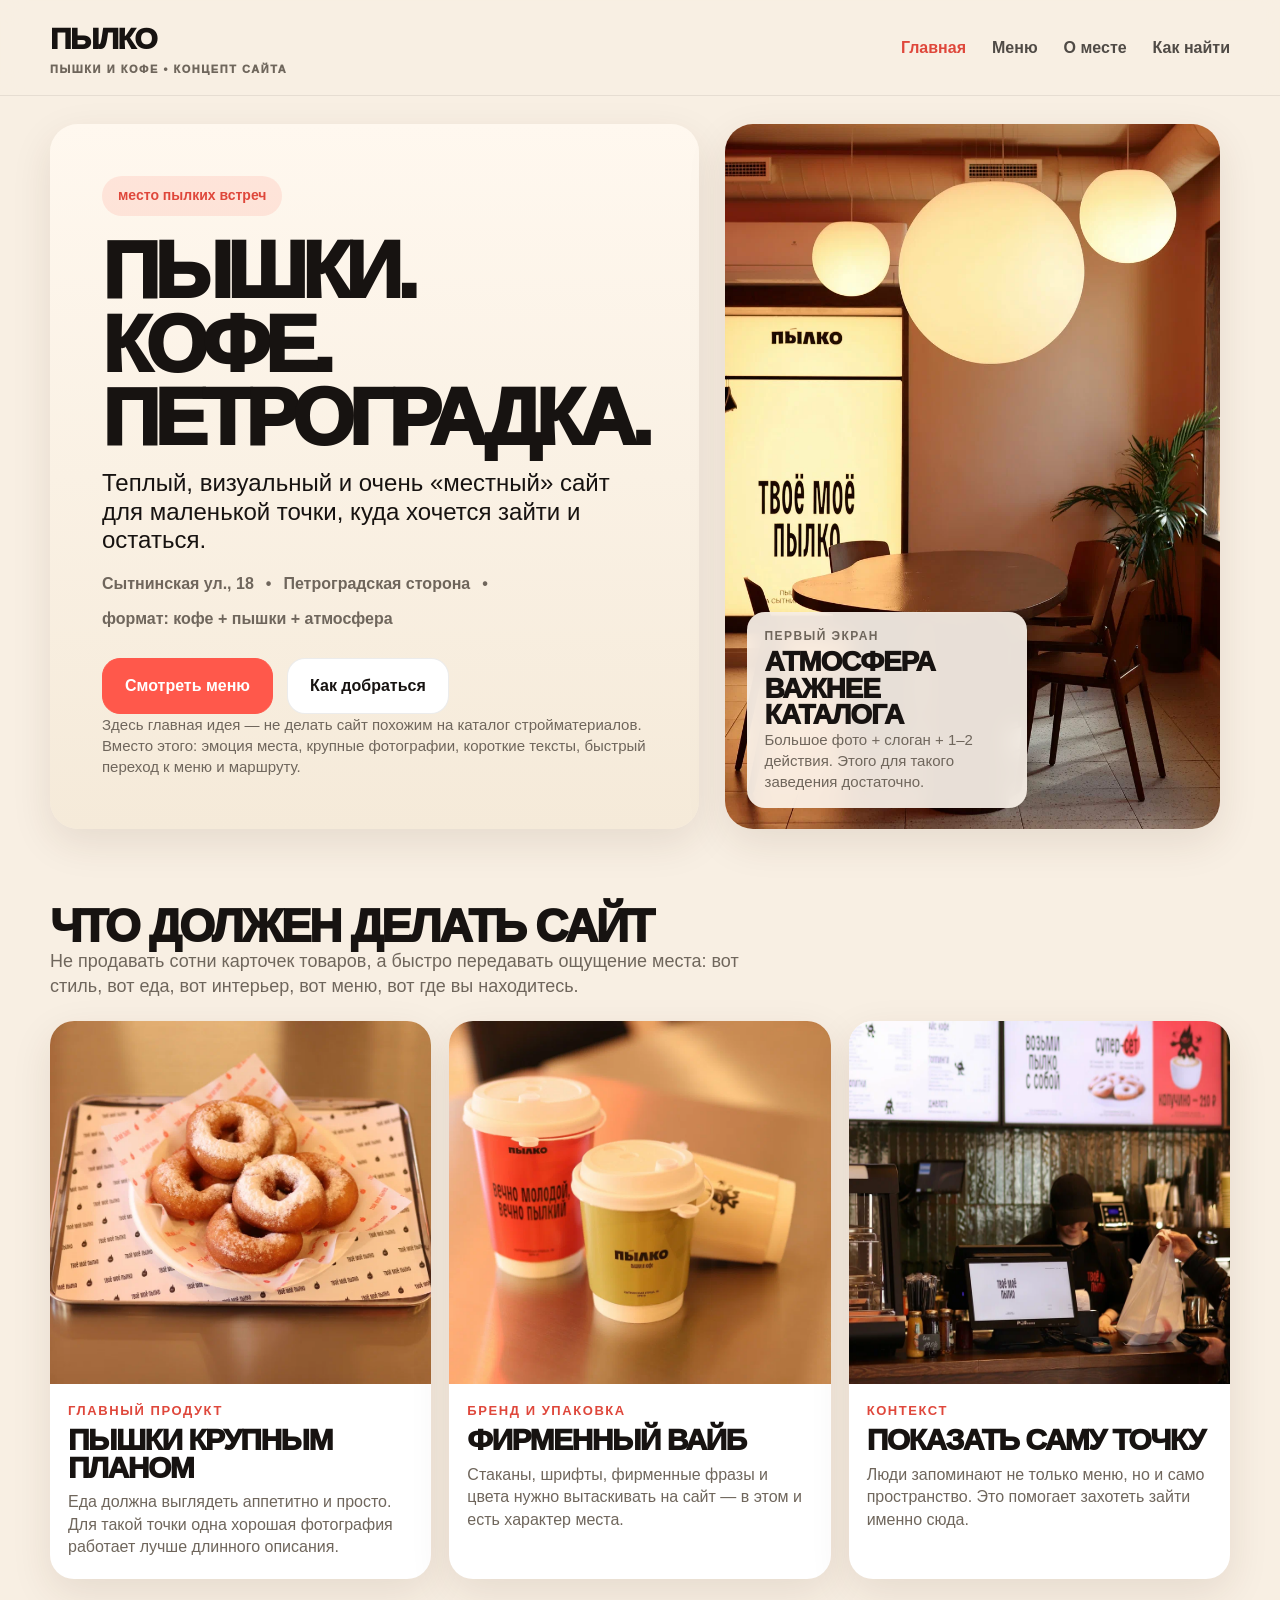
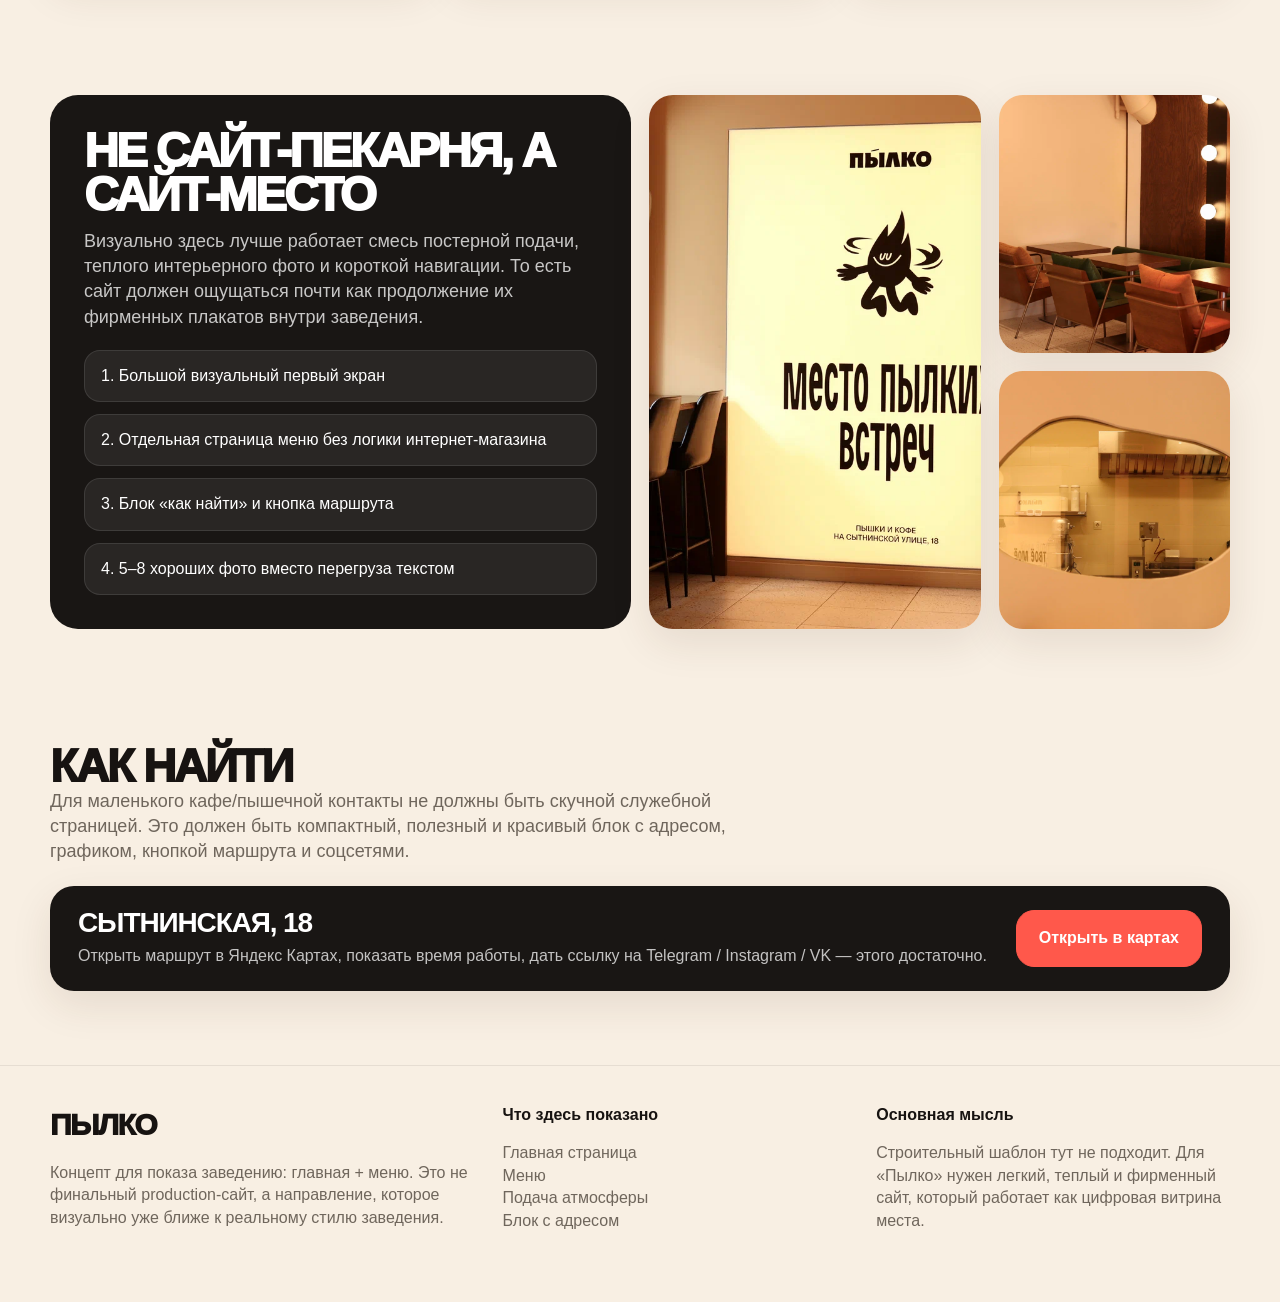
==== index.html @ 5d1442cd "Initial portfolio release" ====
<!doctype html>
<html lang="ru">
<head>
  <meta charset="utf-8">
  <meta name="viewport" content="width=device-width, initial-scale=1">
  <title>Пылко — концепт главной</title>
  <link rel="stylesheet" href="style.css">
</head>
<body>
  <header class="site-header">
    <div class="container nav">
      <a class="brand" href="index.html">Пылко<small>пышки и кофе • концепт сайта</small></a>
      <nav class="nav-links">
        <a class="active" href="index.html">Главная</a>
        <a href="menu.html">Меню</a>
        <a href="#mood">О месте</a>
        <a href="#visit">Как найти</a>
      </nav>
    </div>
  </header>

  <main>
    <section class="hero">
      <div class="container hero-grid">
        <div class="panel hero-copy">
          <div>
            <span class="badge">место пылких встреч</span>
            <h1>Пышки.<br>Кофе.<br>Петроградка.</h1>
            <div class="lead">Теплый, визуальный и очень «местный» сайт для маленькой точки, куда хочется зайти и остаться.</div>
            <div class="meta">
              <span>Сытнинская ул., 18</span>
              <span>•</span>
              <span>Петроградская сторона</span>
              <span>•</span>
              <span>формат: кофе + пышки + атмосфера</span>
            </div>
            <div class="actions">
              <a class="btn primary" href="menu.html">Смотреть меню</a>
              <a class="btn secondary" href="#visit">Как добраться</a>
            </div>
          </div>
          <div class="small-note">Здесь главная идея — не делать сайт похожим на каталог стройматериалов. Вместо этого: эмоция места, крупные фотографии, короткие тексты, быстрый переход к меню и маршруту.</div>
        </div>

        <div class="panel hero-photo">
          <img src="assets/round_table.png" alt="Интерьер Пылко">
          <div class="float-card">
            <div class="small">первый экран</div>
            <strong>Атмосфера<br>важнее каталога</strong>
            <div class="small-note">Большое фото + слоган + 1–2 действия. Этого для такого заведения достаточно.</div>
          </div>
        </div>
      </div>
    </section>

    <section class="section">
      <div class="container">
        <div class="section-head">
          <div>
            <h2>Что должен делать сайт</h2>
            <p>Не продавать сотни карточек товаров, а быстро передавать ощущение места: вот стиль, вот еда, вот интерьер, вот меню, вот где вы находитесь.</p>
          </div>
        </div>
        <div class="cards">
          <article class="card">
            <div class="image"><img src="assets/donuts.png" alt="Пышки"></div>
            <div class="content">
              <div class="eyebrow">главный продукт</div>
              <h3>Пышки крупным планом</h3>
              <p>Еда должна выглядеть аппетитно и просто. Для такой точки одна хорошая фотография работает лучше длинного описания.</p>
            </div>
          </article>
          <article class="card">
            <div class="image"><img src="assets/cups.png" alt="Стаканы с кофе"></div>
            <div class="content">
              <div class="eyebrow">бренд и упаковка</div>
              <h3>Фирменный вайб</h3>
              <p>Стаканы, шрифты, фирменные фразы и цвета нужно вытаскивать на сайт — в этом и есть характер места.</p>
            </div>
          </article>
          <article class="card">
            <div class="image"><img src="assets/counter_person.png" alt="Стойка"></div>
            <div class="content">
              <div class="eyebrow">контекст</div>
              <h3>Показать саму точку</h3>
              <p>Люди запоминают не только меню, но и само пространство. Это помогает захотеть зайти именно сюда.</p>
            </div>
          </article>
        </div>
      </div>
    </section>

    <section class="section" id="mood">
      <div class="container showcase">
        <div class="dark-card">
          <div>
            <h3>Не сайт-пекарня, а сайт-место</h3>
            <p>Визуально здесь лучше работает смесь постерной подачи, теплого интерьерного фото и короткой навигации. То есть сайт должен ощущаться почти как продолжение их фирменных плакатов внутри заведения.</p>
          </div>
          <div class="points">
            <div>1. Большой визуальный первый экран</div>
            <div>2. Отдельная страница меню без логики интернет-магазина</div>
            <div>3. Блок «как найти» и кнопка маршрута</div>
            <div>4. 5–8 хороших фото вместо перегруза текстом</div>
          </div>
        </div>
        <div class="gallery">
          <div class="photo"><img src="assets/poster.png" alt="Фирменный постер"></div>
          <div class="stack">
            <div class="photo"><img src="assets/lounge.png" alt="Зона посадки"></div>
            <div class="photo"><img src="assets/kitchen_window.png" alt="Окно на кухню"></div>
          </div>
        </div>
      </div>
    </section>

    <section class="section" id="visit">
      <div class="container">
        <div class="section-head">
          <div>
            <h2>Как найти</h2>
            <p>Для маленького кафе/пышечной контакты не должны быть скучной служебной страницей. Это должен быть компактный, полезный и красивый блок с адресом, графиком, кнопкой маршрута и соцсетями.</p>
          </div>
        </div>
        <div class="callout">
          <div>
            <b>Сытнинская, 18</b>
            <p>Открыть маршрут в Яндекс Картах, показать время работы, дать ссылку на Telegram / Instagram / VK — этого достаточно.</p>
          </div>
          <a class="btn primary" href="https://yandex.ru/maps/org/pylko/208030549690?si=yqjchdkvndmem47jgjjtzj1d5w">Открыть в картах</a>
        </div>
      </div>
    </section>
  </main>

  <footer class="footer">
    <div class="container footer-grid">
      <div>
        <div class="brand">Пылко</div>
        <p>Концепт для показа заведению: главная + меню. Это не финальный production-сайт, а направление, которое визуально уже ближе к реальному стилю заведения.</p>
      </div>
      <div>
        <strong>Что здесь показано</strong>
        <p>Главная страница<br>Меню<br>Подача атмосферы<br>Блок с адресом</p>
      </div>
      <div>
        <strong>Основная мысль</strong>
        <p>Строительный шаблон тут не подходит. Для «Пылко» нужен легкий, теплый и фирменный сайт, который работает как цифровая витрина места.</p>
      </div>
    </div>
  </footer>
</body>
</html>
---- style.css ----
:root{
  --bg:#f8efe3;
  --paper:#fff8ef;
  --paper-2:#f2e7d8;
  --ink:#171311;
  --muted:#6f665c;
  --accent:#ff584b;
  --accent-dark:#df473b;
  --line:rgba(23,19,17,.08);
  --shadow:0 14px 40px rgba(68,38,20,.10);
  --radius:28px;
}
*{box-sizing:border-box}
html,body{margin:0;padding:0}
body{
  background:var(--bg);
  color:var(--ink);
  font-family: Inter, -apple-system, BlinkMacSystemFont, "Segoe UI", Arial, sans-serif;
  line-height:1.4;
}
a{text-decoration:none;color:inherit}
img{display:block;max-width:100%}
.container{width:min(1180px, calc(100% - 40px)); margin:0 auto}
.site-header{
  position:sticky; top:0; z-index:50;
  background:rgba(248,239,227,.90);
  backdrop-filter: blur(12px);
  border-bottom:1px solid var(--line);
}
.nav{display:flex; align-items:center; justify-content:space-between; gap:20px; padding:18px 0}
.brand{font-size:30px; font-weight:950; letter-spacing:-.05em; text-transform:uppercase}
.brand small{display:block; color:var(--muted); font-size:11px; letter-spacing:.14em; margin-top:2px}
.nav-links{display:flex; flex-wrap:wrap; gap:26px; font-weight:800}
.nav-links a{opacity:.75}
.nav-links a.active, .nav-links a:hover{opacity:1; color:var(--accent-dark)}
.hero{padding:28px 0 18px}
.hero-grid{display:grid; grid-template-columns:1.02fr .98fr; gap:26px; align-items:stretch}
.panel{
  background:linear-gradient(180deg, var(--paper) 0%, #f5ead9 100%);
  border-radius:var(--radius);
  box-shadow:var(--shadow);
}
.hero-copy{
  padding:52px;
  display:flex; flex-direction:column; justify-content:space-between;
  min-height:600px;
}
.badge{
  display:inline-flex; align-items:center; gap:10px;
  background:rgba(255,88,75,.12); color:var(--accent-dark);
  padding:10px 16px; border-radius:999px; font-size:14px; font-weight:900;
}
h1{
  margin:18px 0 14px;
  font-size:80px; line-height:.92; letter-spacing:-.07em; font-weight:950; text-transform:uppercase;
}
.lead{font-size:24px; line-height:1.2; max-width:560px}
.meta{margin-top:18px; color:var(--muted); font-weight:700; display:flex; gap:12px; flex-wrap:wrap}
.actions{display:flex; flex-wrap:wrap; gap:14px; margin-top:28px}
.btn{
  display:inline-flex; align-items:center; justify-content:center;
  padding:16px 22px; border-radius:18px; font-weight:900; border:1px solid var(--line);
}
.btn.primary{background:var(--accent); color:#fff; border-color:var(--accent)}
.btn.secondary{background:#fff}
.hero-photo{position:relative; min-height:600px; overflow:hidden}
.hero-photo img{width:100%; height:100%; object-fit:cover}
.float-card{
  position:absolute; left:22px; bottom:22px; max-width:280px;
  background:rgba(255,248,239,.90); backdrop-filter:blur(10px);
  padding:16px 18px; border-radius:18px;
}
.float-card .small{font-size:12px; color:var(--muted); font-weight:900; letter-spacing:.12em; text-transform:uppercase}
.float-card strong{display:block; margin-top:4px; font-size:28px; line-height:.95; font-weight:950; letter-spacing:-.04em; text-transform:uppercase}
.section{padding:58px 0}
.section-head{display:flex; justify-content:space-between; gap:20px; align-items:flex-end; margin-bottom:22px}
.section-head h2{margin:0; font-size:46px; line-height:.94; letter-spacing:-.05em; font-weight:950; text-transform:uppercase}
.section-head p{max-width:720px; margin:0; color:var(--muted); font-size:18px}
.cards{display:grid; grid-template-columns:repeat(3,1fr); gap:18px}
.card{background:#fff; border-radius:24px; overflow:hidden; box-shadow:var(--shadow)}
.card .image{aspect-ratio:1.05/1; overflow:hidden}
.card .image img{width:100%; height:100%; object-fit:cover}
.card .content{padding:18px 18px 20px}
.eyebrow{font-size:13px; text-transform:uppercase; letter-spacing:.12em; color:var(--accent-dark); font-weight:900}
.card h3{margin:6px 0 10px; font-size:30px; line-height:.92; letter-spacing:-.05em; font-weight:950; text-transform:uppercase}
.card p{margin:0; color:var(--muted)}
.showcase{display:grid; grid-template-columns:1fr 1fr; gap:18px}
.dark-card{
  background:#191614; color:#fff; border-radius:var(--radius);
  padding:34px; min-height:390px; display:flex; flex-direction:column; justify-content:space-between;
}
.dark-card h3{margin:0 0 12px; font-size:48px; line-height:.92; letter-spacing:-.06em; font-weight:950; text-transform:uppercase}
.dark-card p{margin:0; color:rgba(255,255,255,.76); font-size:18px}
.points{display:grid; gap:12px; margin-top:20px}
.points div{padding:14px 16px; border-radius:16px; border:1px solid rgba(255,255,255,.10); background:rgba(255,255,255,.07)}
.gallery{display:grid; grid-template-columns:1.18fr .82fr; gap:18px}
.stack{display:grid; gap:18px}
.photo{border-radius:24px; overflow:hidden; box-shadow:var(--shadow); min-height:180px}
.photo img{width:100%; height:100%; object-fit:cover}
.callout{
  display:flex; align-items:center; justify-content:space-between; gap:18px;
  background:#191614; color:#fff; border-radius:24px; padding:24px 28px; box-shadow:var(--shadow)
}
.callout b{display:block; font-size:28px; line-height:.95; letter-spacing:-.04em; text-transform:uppercase}
.callout p{margin:8px 0 0; color:rgba(255,255,255,.74)}
.footer{padding:38px 0 54px; margin-top:16px; border-top:1px solid var(--line)}
.footer-grid{display:grid; grid-template-columns:1.1fr .9fr .9fr; gap:20px}
.footer p{color:var(--muted)}
.menu-wrap{padding:34px 0 20px}
.menu-layout{background:var(--paper-2); border-radius:32px; padding:20px; box-shadow:var(--shadow)}
.menu-top{display:grid; grid-template-columns:.92fr 1.08fr; gap:18px}
.menu-intro{
  background:var(--accent); color:#150e0d; border-radius:24px; padding:26px;
  display:flex; flex-direction:column; justify-content:space-between; min-height:360px;
}
.menu-intro .mini{font-size:13px; letter-spacing:.12em; text-transform:uppercase; font-weight:900; opacity:.78}
.menu-intro .logo{font-size:58px; font-weight:950; letter-spacing:-.06em; text-transform:uppercase}
.menu-intro .tag{font-size:44px; line-height:.92; letter-spacing:-.06em; font-weight:950; text-transform:uppercase}
.poster-box{background:#fff; border-radius:24px; overflow:hidden; min-height:360px}
.poster-box img{width:100%; height:100%; object-fit:cover}
.menu-grid{display:grid; grid-template-columns:repeat(3,1fr); gap:18px; margin-top:18px}
.menu-col{background:#fffaf2; border-radius:22px; padding:24px}
.menu-col h3{margin:0 0 14px; font-size:36px; line-height:.94; letter-spacing:-.05em; font-weight:950; text-transform:uppercase}
.item{display:flex; justify-content:space-between; gap:18px; padding:10px 0; border-bottom:1px dashed rgba(23,19,17,.12)}
.item:last-child{border-bottom:none}
.name{font-weight:800}
.sub{display:block; color:var(--muted); font-size:13px; margin-top:3px}
.price{white-space:nowrap; font-weight:950}
.note{margin-top:18px}
.image-row{display:grid; grid-template-columns:1fr 1fr 1fr; gap:18px; margin-top:18px}
.small-note{color:var(--muted); font-size:15px}
@media (max-width: 980px){
  .hero-grid, .showcase, .gallery, .menu-top, .footer-grid, .cards, .menu-grid, .image-row{grid-template-columns:1fr}
  .hero-copy, .hero-photo{min-height:auto}
  h1{font-size:56px}
  .hero-copy{padding:34px}
  .section-head h2{font-size:38px}
}
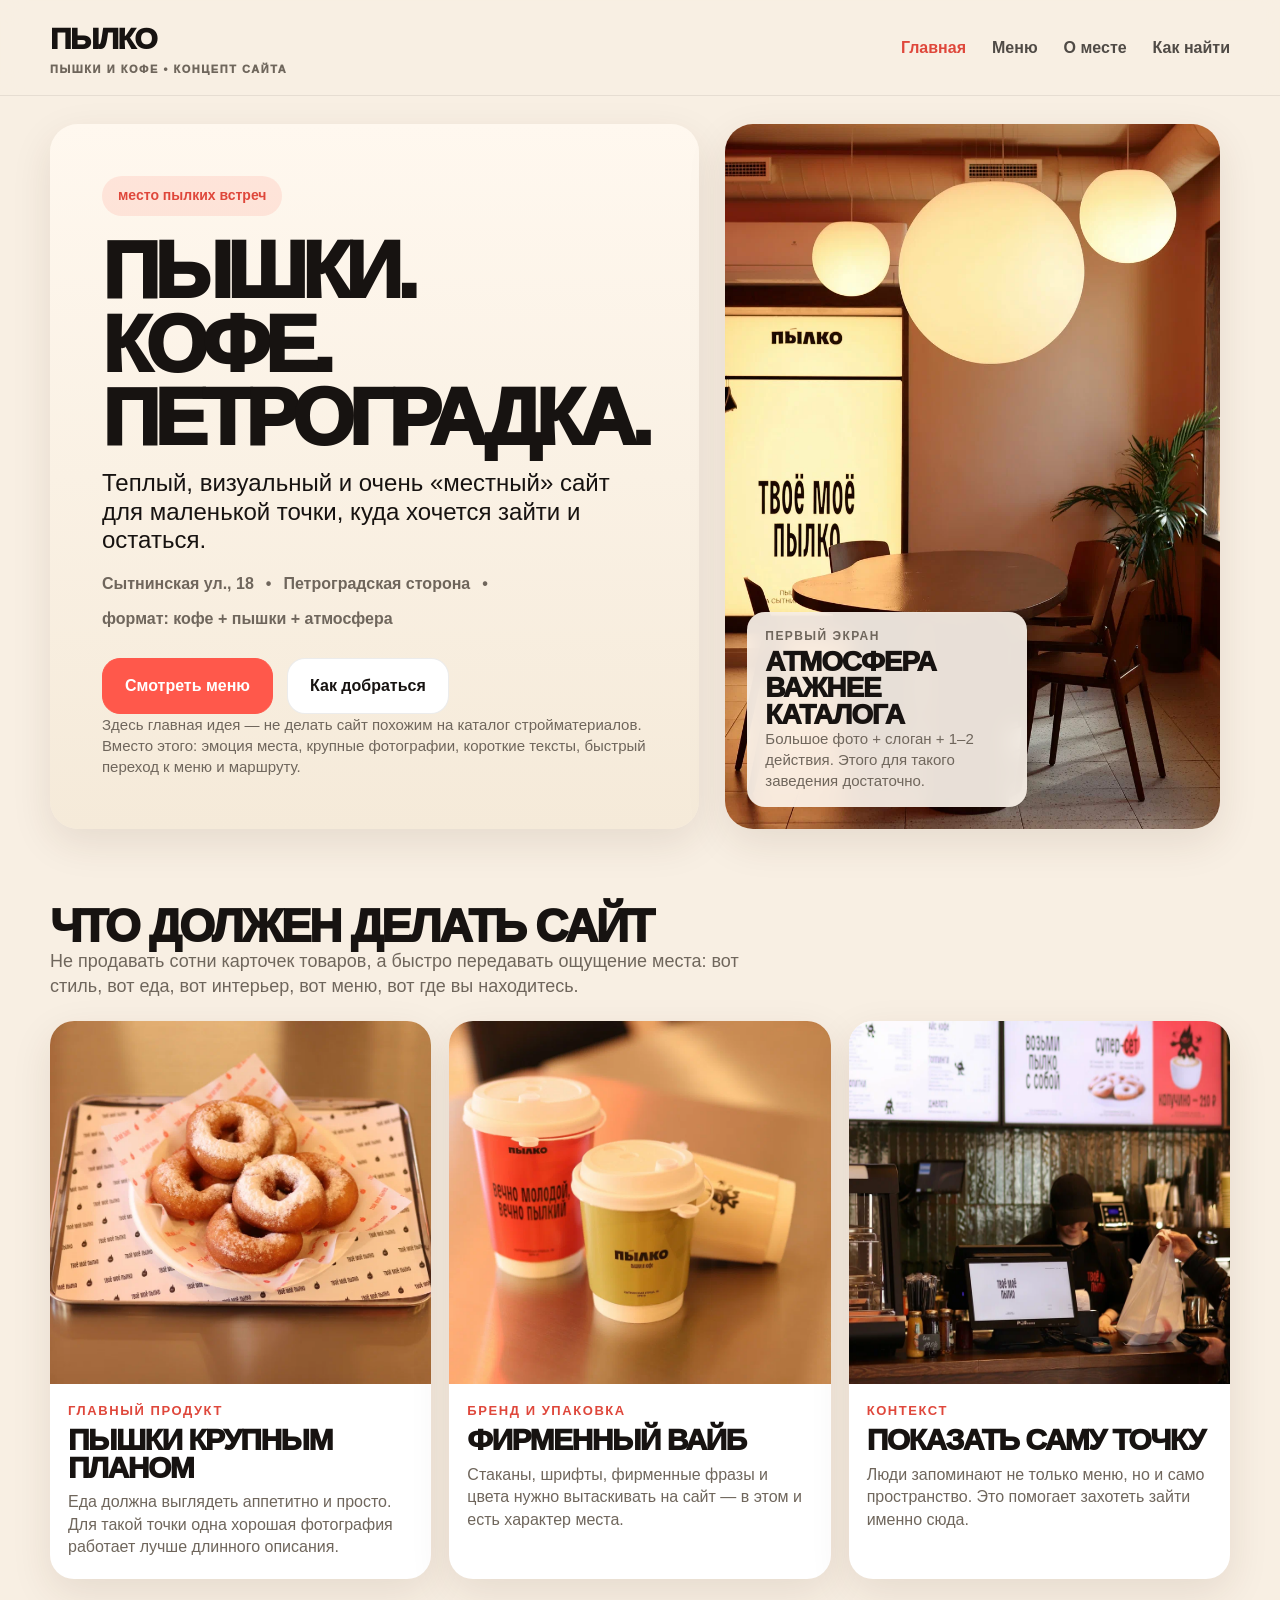
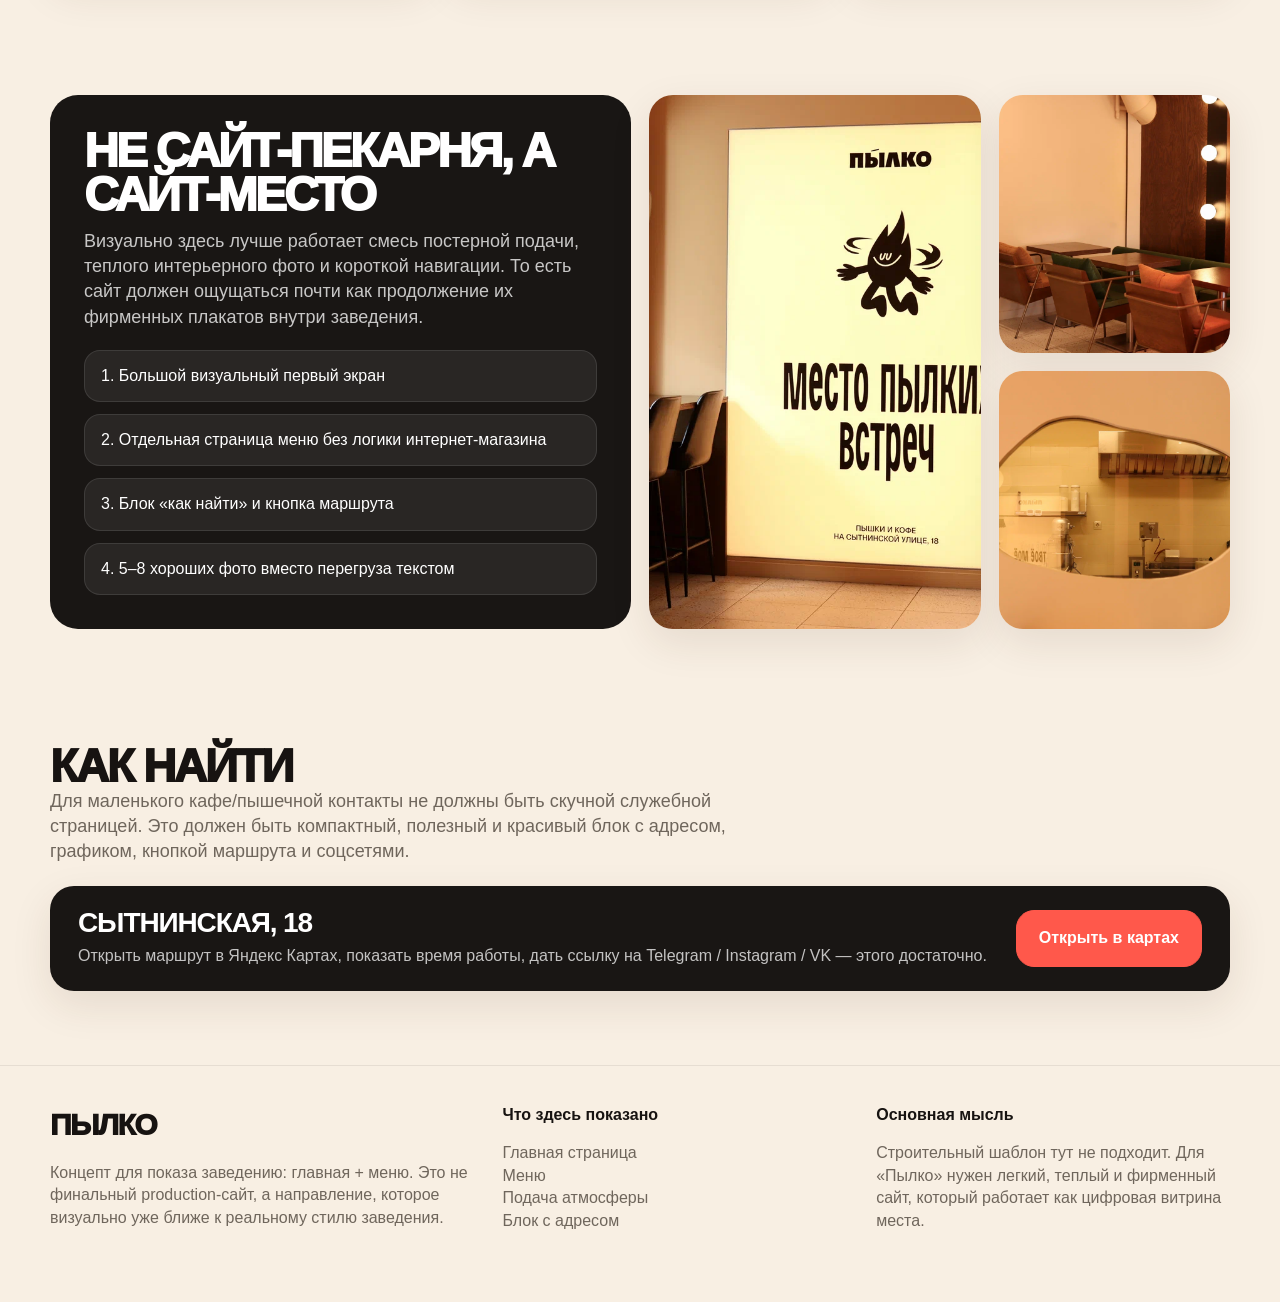
==== commit dc5eb3b8: "Fix responsive layout and add favicon" ====
--- a/index.html
+++ b/index.html
@@ -3,8 +3,10 @@
 <head>
   <meta charset="utf-8">
   <meta name="viewport" content="width=device-width, initial-scale=1">
-  <title>Пылко — концепт главной</title>
-  <link rel="stylesheet" href="style.css">
+  <title>Пылко — пышки и кофе</title>
+  <meta name="theme-color" content="#f8efe3">
+  <link rel="icon" href="/favicon.svg" type="image/svg+xml">
+  <link rel="stylesheet" href="style.css?v=3">
 </head>
 <body>
   <header class="site-header">
--- a/style.css
+++ b/style.css
@@ -11,7 +11,7 @@
   --radius:28px;
 }
 *{box-sizing:border-box}
-html,body{margin:0;padding:0}
+html,body{margin:0;padding:0; max-width:100%}
 body{
   background:var(--bg);
   color:var(--ink);
@@ -20,7 +20,7 @@
 }
 a{text-decoration:none;color:inherit}
 img{display:block;max-width:100%}
-.container{width:min(1180px, calc(100% - 40px)); margin:0 auto}
+.container{width:min(1180px, calc(100% - 40px)); max-width:100%; margin-inline:auto}
 .site-header{
   position:sticky; top:0; z-index:50;
   background:rgba(248,239,227,.90);
@@ -28,7 +28,7 @@
   border-bottom:1px solid var(--line);
 }
 .nav{display:flex; align-items:center; justify-content:space-between; gap:20px; padding:18px 0}
-.brand{font-size:30px; font-weight:950; letter-spacing:-.05em; text-transform:uppercase}
+.brand{flex:none; font-size:30px; font-weight:950; letter-spacing:-.05em; text-transform:uppercase}
 .brand small{display:block; color:var(--muted); font-size:11px; letter-spacing:.14em; margin-top:2px}
 .nav-links{display:flex; flex-wrap:wrap; gap:26px; font-weight:800}
 .nav-links a{opacity:.75}
@@ -52,7 +52,7 @@
 }
 h1{
   margin:18px 0 14px;
-  font-size:80px; line-height:.92; letter-spacing:-.07em; font-weight:950; text-transform:uppercase;
+  font-size:clamp(56px, 6.8vw, 80px); line-height:.92; letter-spacing:-.07em; font-weight:950; text-transform:uppercase;
 }
 .lead{font-size:24px; line-height:1.2; max-width:560px}
 .meta{margin-top:18px; color:var(--muted); font-weight:700; display:flex; gap:12px; flex-wrap:wrap}
@@ -74,7 +74,7 @@
 .float-card strong{display:block; margin-top:4px; font-size:28px; line-height:.95; font-weight:950; letter-spacing:-.04em; text-transform:uppercase}
 .section{padding:58px 0}
 .section-head{display:flex; justify-content:space-between; gap:20px; align-items:flex-end; margin-bottom:22px}
-.section-head h2{margin:0; font-size:46px; line-height:.94; letter-spacing:-.05em; font-weight:950; text-transform:uppercase}
+.section-head h2{margin:0; font-size:clamp(38px, 4vw, 46px); line-height:.94; letter-spacing:-.05em; font-weight:950; text-transform:uppercase}
 .section-head p{max-width:720px; margin:0; color:var(--muted); font-size:18px}
 .cards{display:grid; grid-template-columns:repeat(3,1fr); gap:18px}
 .card{background:#fff; border-radius:24px; overflow:hidden; box-shadow:var(--shadow)}
@@ -116,23 +116,82 @@
 .menu-intro .mini{font-size:13px; letter-spacing:.12em; text-transform:uppercase; font-weight:900; opacity:.78}
 .menu-intro .logo{font-size:58px; font-weight:950; letter-spacing:-.06em; text-transform:uppercase}
 .menu-intro .tag{font-size:44px; line-height:.92; letter-spacing:-.06em; font-weight:950; text-transform:uppercase}
-.poster-box{background:#fff; border-radius:24px; overflow:hidden; min-height:360px}
-.poster-box img{width:100%; height:100%; object-fit:cover}
+.poster-box{background:#fff; border-radius:24px; overflow:hidden; display:flex; align-items:center; min-height:0}
+.poster-box img{width:100%; height:auto; object-fit:contain; aspect-ratio:16/9}
 .menu-grid{display:grid; grid-template-columns:repeat(3,1fr); gap:18px; margin-top:18px}
 .menu-col{background:#fffaf2; border-radius:22px; padding:24px}
 .menu-col h3{margin:0 0 14px; font-size:36px; line-height:.94; letter-spacing:-.05em; font-weight:950; text-transform:uppercase}
-.item{display:flex; justify-content:space-between; gap:18px; padding:10px 0; border-bottom:1px dashed rgba(23,19,17,.12)}
+.item{display:flex; justify-content:space-between; align-items:flex-start; gap:18px; min-width:0; padding:10px 0; border-bottom:1px dashed rgba(23,19,17,.12)}
+.item > div{min-width:0}
 .item:last-child{border-bottom:none}
 .name{font-weight:800}
 .sub{display:block; color:var(--muted); font-size:13px; margin-top:3px}
-.price{white-space:nowrap; font-weight:950}
+.price{flex:none; white-space:nowrap; font-weight:950}
 .note{margin-top:18px}
 .image-row{display:grid; grid-template-columns:1fr 1fr 1fr; gap:18px; margin-top:18px}
 .small-note{color:var(--muted); font-size:15px}
 @media (max-width: 980px){
-  .hero-grid, .showcase, .gallery, .menu-top, .footer-grid, .cards, .menu-grid, .image-row{grid-template-columns:1fr}
+  .hero-grid, .showcase, .gallery, .menu-top, .footer-grid, .cards, .menu-grid, .image-row{grid-template-columns:minmax(0, 1fr)}
+  .hero-grid > *, .showcase > *, .gallery > *, .menu-top > *, .footer-grid > *, .cards > *, .menu-grid > *, .image-row > *{min-width:0}
   .hero-copy, .hero-photo{min-height:auto}
-  h1{font-size:56px}
   .hero-copy{padding:34px}
-  .section-head h2{font-size:38px}
+  .hero-photo{aspect-ratio:4/3}
+  .image-row .photo{min-height:0; aspect-ratio:3/2}
 }
+@media (max-width: 640px){
+  .container{width:min(100% - 32px, 1180px)}
+  .site-header{position:relative}
+  .nav{flex-direction:column; align-items:stretch; gap:14px; padding:14px 0}
+  .nav-links{
+    width:100%; display:grid; grid-template-columns:repeat(2, minmax(0, 1fr));
+    gap:6px 12px; padding-top:12px; border-top:1px solid var(--line)
+  }
+  .nav-links a{min-width:0; padding:5px 0}
+  .hero{padding:16px 0 8px}
+  .hero-grid{gap:14px}
+  .hero-copy{padding:clamp(22px, 6vw, 34px); gap:30px}
+  h1{font-size:clamp(35px, 11vw, 52px)}
+  .lead{font-size:clamp(18px, 5.2vw, 22px)}
+  .meta{gap:7px 9px; font-size:14px}
+  .actions{display:grid; grid-template-columns:repeat(2, minmax(0, 1fr)); gap:10px; margin-top:22px}
+  .btn{min-width:0; padding:14px 10px; text-align:center}
+  .hero-photo{aspect-ratio:4/5}
+  .float-card{left:16px; right:16px; bottom:16px; width:auto; max-width:none; padding:14px 16px}
+  .float-card strong{font-size:clamp(22px, 7vw, 28px)}
+  .section{padding:38px 0}
+  .section-head{margin-bottom:18px}
+  .section-head h2{font-size:clamp(31px, 10vw, 40px); overflow-wrap:anywhere}
+  .section-head p{font-size:16px}
+  .cards, .showcase, .gallery, .stack{gap:14px}
+  .card .content{padding:16px 16px 18px}
+  .card h3{font-size:clamp(25px, 8vw, 30px)}
+  .dark-card{min-height:0; padding:24px}
+  .dark-card h3{font-size:clamp(32px, 10vw, 44px); overflow-wrap:anywhere}
+  .points div{padding:12px 14px}
+  .callout{flex-direction:column; align-items:stretch; padding:22px}
+  .callout .btn{width:100%}
+  .footer{padding:30px 0 38px}
+  .footer-grid{gap:12px}
+  .menu-wrap{padding:18px 0 12px}
+  .menu-layout{padding:14px; border-radius:24px}
+  .menu-top, .menu-grid, .image-row{gap:14px}
+  .menu-grid, .image-row, .note{margin-top:14px}
+  .menu-intro{min-height:300px; padding:22px}
+  .menu-intro .logo{font-size:clamp(46px, 15vw, 58px)}
+  .menu-intro .tag{font-size:clamp(31px, 10vw, 42px); overflow-wrap:anywhere}
+  .menu-col{padding:20px}
+  .menu-col h3{font-size:clamp(30px, 9vw, 36px)}
+  .item{gap:12px}
+}
+@media (max-width: 380px){
+  .container{width:min(100% - 24px, 1180px)}
+  .nav{padding:12px 0}
+  .brand{font-size:28px}
+  .brand small{font-size:10px; letter-spacing:.11em}
+  .hero-copy{padding:20px}
+  .actions{grid-template-columns:minmax(0, 1fr)}
+  .dark-card, .callout{padding:20px}
+  .menu-layout{padding:10px; border-radius:20px}
+  .menu-intro, .menu-col{padding:18px}
+  .item{gap:8px}
+}
